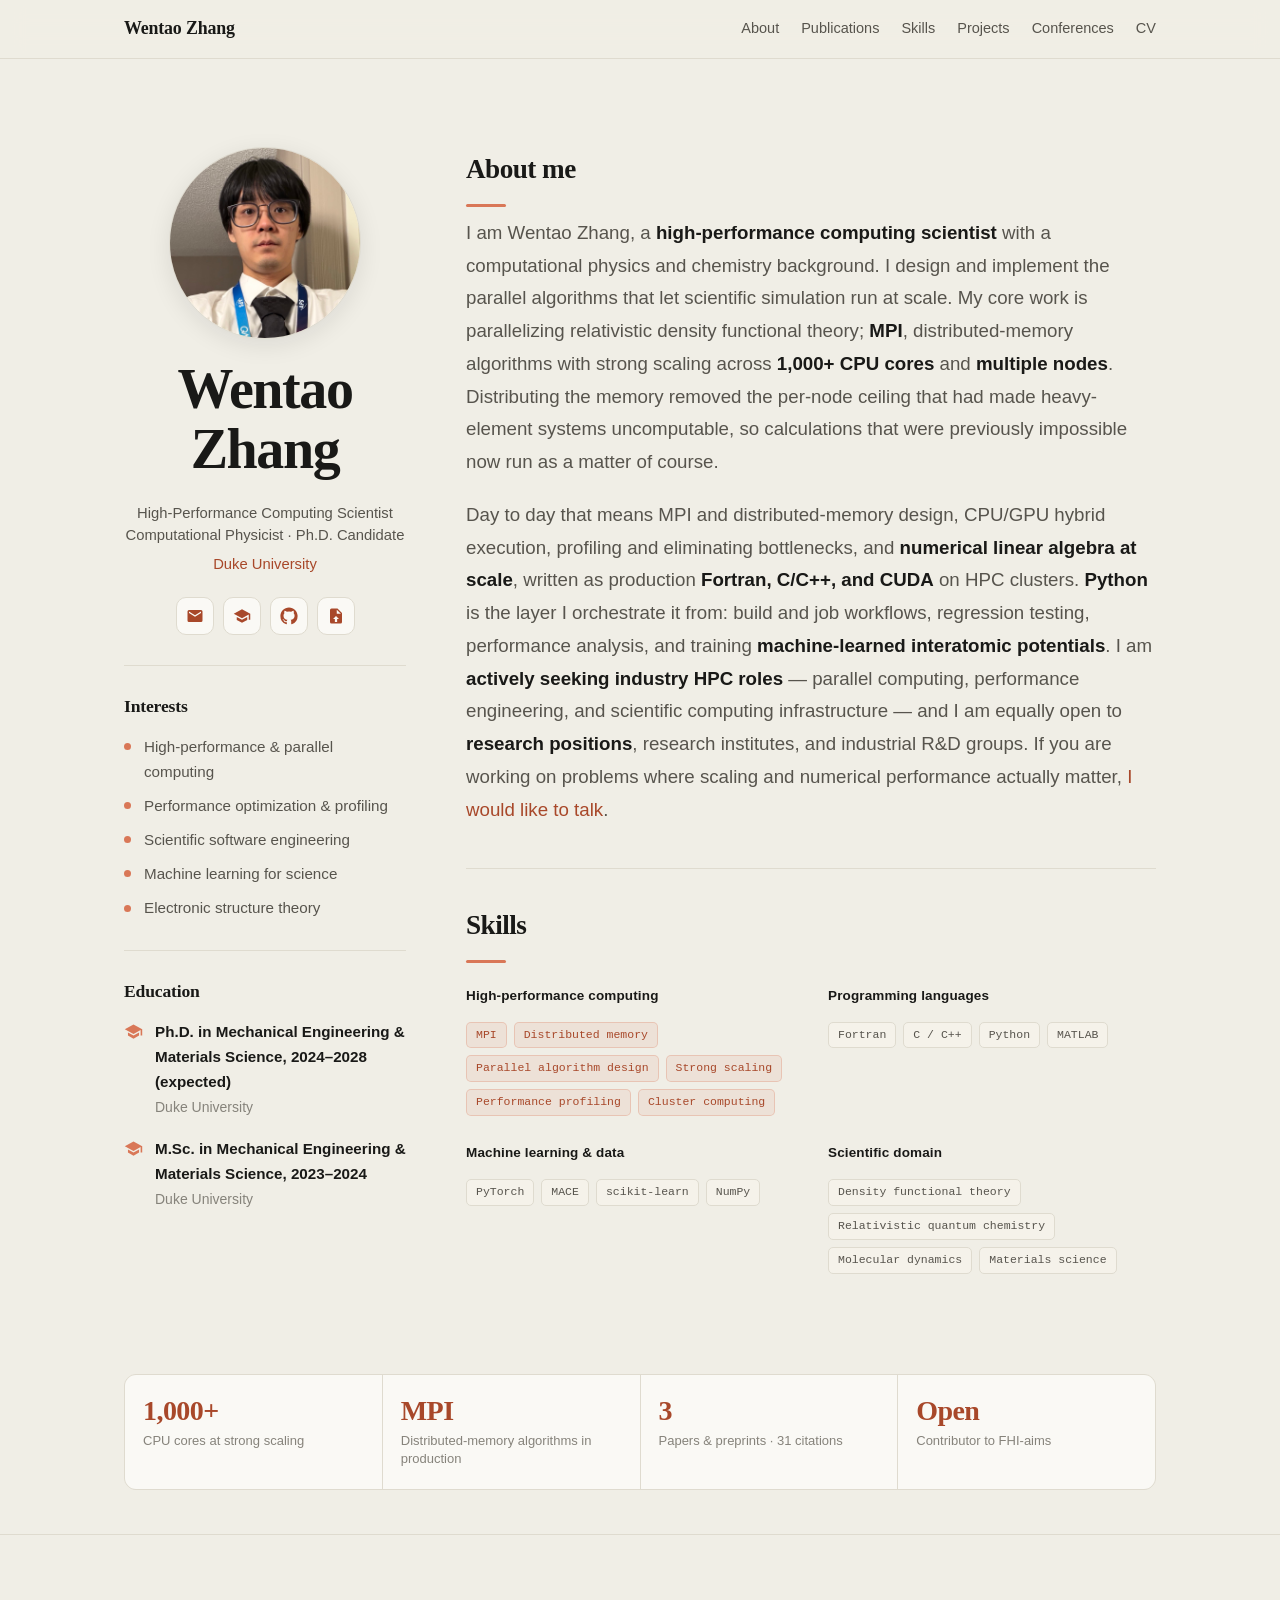
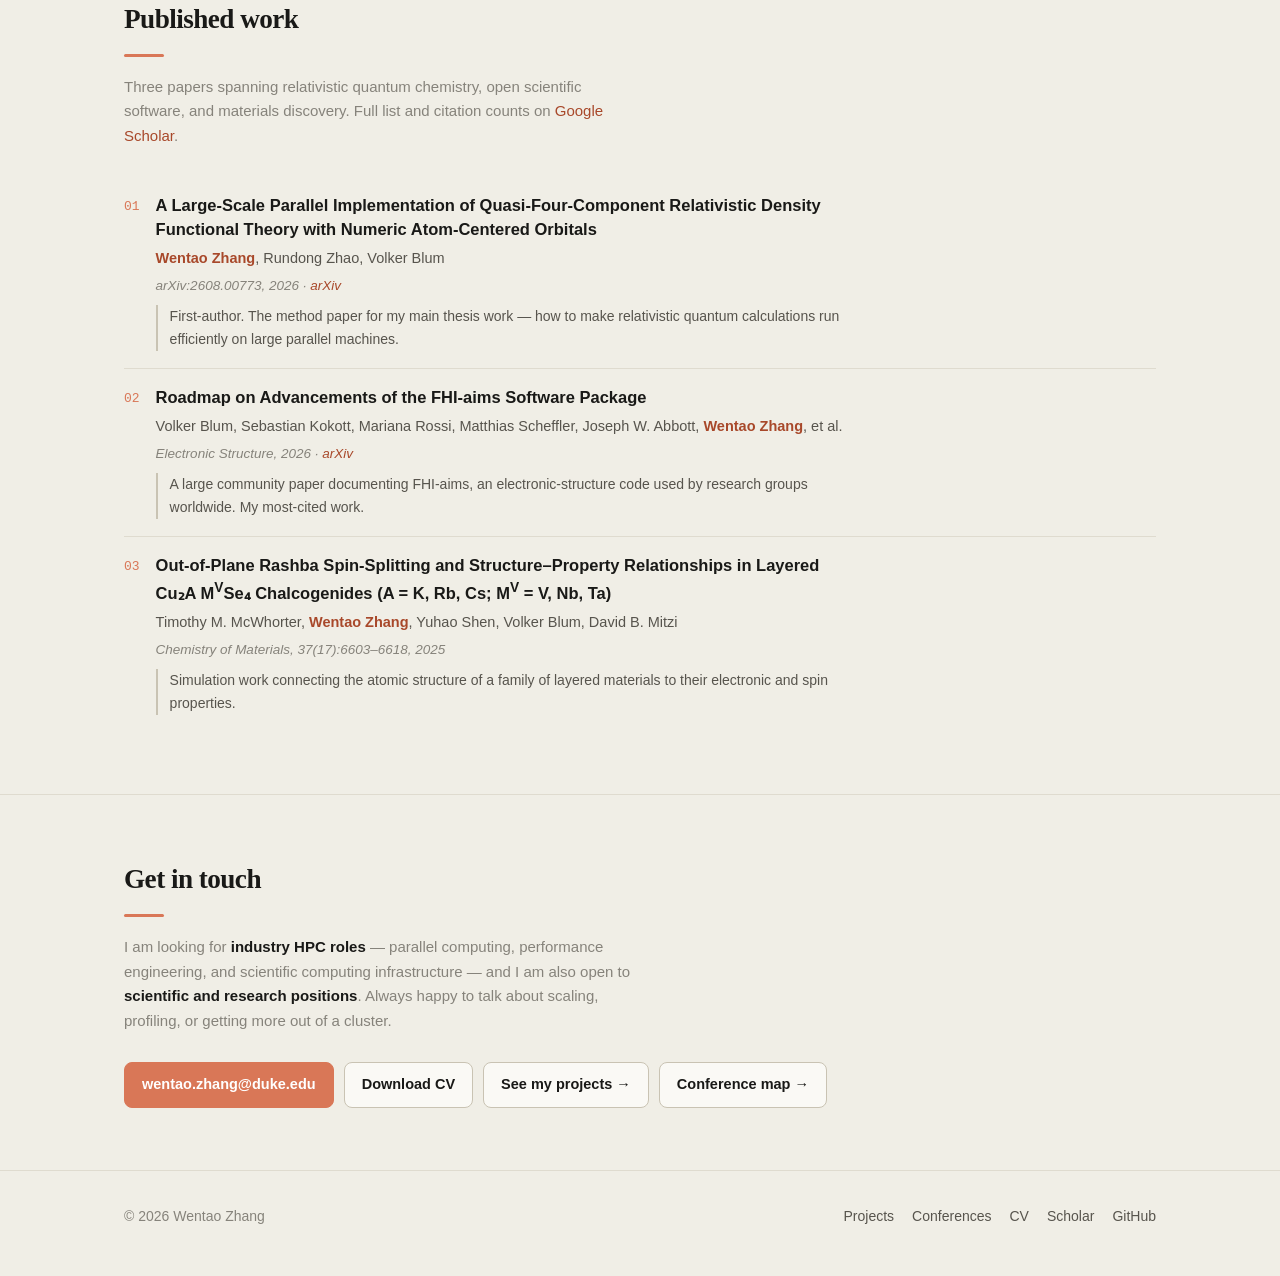
==== index.html @ 1ec4689b "Personal website: profile, publications, projects, conference globe Static site, no build step. - in" ====
<!DOCTYPE html>
<html lang="en">
<head>
<meta charset="utf-8">
<meta name="viewport" content="width=device-width, initial-scale=1">
<title>Wentao Zhang — High-Performance Computing Engineer</title>
<meta name="description" content="Wentao Zhang — HPC engineer and computational physicist at Duke University. MPI parallel algorithms scaling to 1,000+ cores, distributed-memory design, performance optimization, and open-source scientific software. Open to industry HPC and scientific research roles.">

<meta property="og:title" content="Wentao Zhang — High-Performance Computing Engineer">
<meta property="og:description" content="MPI parallel algorithms at 1,000+ core scale, distributed-memory design, and performance optimization in open-source scientific software.">
<meta property="og:type" content="website">

<link rel="stylesheet" href="css/style.css">
<link rel="icon" href="data:image/svg+xml,<svg xmlns='http://www.w3.org/2000/svg' viewBox='0 0 100 100'><text y='.9em' font-size='90'>⚛️</text></svg>">
</head>
<body>

<nav class="nav">
  <div class="nav-inner">
    <a href="index.html" class="nav-brand">Wentao Zhang</a>
    <a href="#about" class="nav-link">About</a>
    <a href="#publications" class="nav-link">Publications</a>
    <a href="#skills" class="nav-link">Skills</a>
    <a href="projects.html" class="nav-link">Projects</a>
    <a href="conferences.html" class="nav-link">Conferences</a>
    <a href="assets/Wentao_Zhang_CV.pdf" class="nav-link">CV</a>
  </div>
</nav>

<main>

  <!-- ============ PROFILE + ABOUT ============ -->
  <header class="hero" id="about" style="padding-bottom:56px;">
    <div class="wrap">
      <div class="profile">

        <!-- ---------- left: photo + identity ---------- -->
        <aside class="profile-side">
          <!-- Drop your photo in as assets/profile.jpg — a square image works
               best, ~600×600 or larger. It swaps in automatically; until then
               the monogram below is shown. -->
          <div class="avatar-wrap" id="avatar">
            <div class="avatar-fallback">WZ</div>
          </div>

          <h1 class="profile-name">Wentao Zhang</h1>
          <p class="profile-role">
            High-Performance Computing Scientist<br>
            Computational Physicist · Ph.D. Candidate
          </p>
          <p class="profile-org"><a href="https://duke.edu">Duke University</a></p>

          <div class="social">
            <a href="mailto:wentao.zhang@duke.edu" title="Email" aria-label="Email">
              <svg viewBox="0 0 24 24" aria-hidden="true"><path d="M20 4H4a2 2 0 0 0-2 2v12a2 2 0 0 0 2 2h16a2 2 0 0 0 2-2V6a2 2 0 0 0-2-2zm0 4-8 5-8-5V6l8 5 8-5v2z"/></svg>
            </a>
            <a href="https://scholar.google.com/citations?user=hNyun7AAAAAJ&amp;hl=en" title="Google Scholar" aria-label="Google Scholar">
              <svg viewBox="0 0 24 24" aria-hidden="true"><path d="M12 3 1 9l11 6 9-4.91V17h2V9L12 3zM5 13.18v4L12 21l7-3.82v-4L12 17l-7-3.82z"/></svg>
            </a>
            <!-- TODO: replace with your real GitHub URL -->
            <a href="https://github.com/code1peter" title="GitHub" aria-label="GitHub">
              <svg viewBox="0 0 24 24" aria-hidden="true"><path d="M12 .5C5.73.5.5 5.73.5 12a11.5 11.5 0 0 0 7.86 10.92c.58.1.79-.25.79-.56v-2c-3.2.7-3.88-1.54-3.88-1.54-.53-1.34-1.29-1.7-1.29-1.7-1.05-.72.08-.7.08-.7 1.16.08 1.77 1.19 1.77 1.19 1.03 1.77 2.7 1.26 3.36.96.1-.75.4-1.26.73-1.55-2.55-.29-5.23-1.28-5.23-5.69 0-1.26.45-2.29 1.19-3.1-.12-.29-.52-1.46.11-3.05 0 0 .97-.31 3.18 1.18a11 11 0 0 1 5.79 0c2.2-1.49 3.17-1.18 3.17-1.18.63 1.59.23 2.76.11 3.05.74.81 1.19 1.84 1.19 3.1 0 4.42-2.69 5.4-5.25 5.68.41.36.78 1.06.78 2.14v3.17c0 .31.21.67.8.56A11.5 11.5 0 0 0 23.5 12C23.5 5.73 18.27.5 12 .5z"/></svg>
            </a>
            <!-- LinkedIn: paste your real profile URL into the href below, then
                 delete the two comment markers around this block to switch it on.
                 It looks like https://www.linkedin.com/in/your-slug
            <a href="PASTE-YOUR-LINKEDIN-URL" title="LinkedIn" aria-label="LinkedIn">
              <svg viewBox="0 0 24 24" aria-hidden="true"><path d="M4.98 3.5a2.5 2.5 0 1 1 0 5 2.5 2.5 0 0 1 0-5zM3 9h4v12H3V9zm7 0h3.8v1.64h.05a4.17 4.17 0 0 1 3.75-2.06c4.01 0 4.75 2.64 4.75 6.07V21h-4v-5.5c0-1.31-.02-3-1.83-3-1.83 0-2.11 1.43-2.11 2.9V21h-4V9z"/></svg>
            </a>
            -->
            <a href="assets/Wentao_Zhang_CV.pdf" title="Download CV" aria-label="Download CV">
              <svg viewBox="0 0 24 24" aria-hidden="true"><path d="M14 2H6a2 2 0 0 0-2 2v16a2 2 0 0 0 2 2h12a2 2 0 0 0 2-2V8l-6-6zm-1 7V3.5L18.5 9H13zM12 12l4 4h-2.5v4h-3v-4H8l4-4z"/></svg>
            </a>
          </div>

          <div class="side-block">
            <h3>Interests</h3>
            <ul class="interest-list">
              <li>High-performance &amp; parallel computing</li>
              <li>Performance optimization &amp; profiling</li>
              <li>Scientific software engineering</li>
              <li>Machine learning for science</li>
              <li>Electronic structure theory</li>
            </ul>
          </div>

          <div class="side-block">
            <h3>Education</h3>

            <div class="edu-item">
              <svg viewBox="0 0 24 24" aria-hidden="true"><path d="M12 3 1 9l11 6 9-4.91V17h2V9L12 3zM5 13.18v4L12 21l7-3.82v-4L12 17l-7-3.82z"/></svg>
              <div>
                <p class="edu-item-degree">
                  Ph.D. in Mechanical Engineering &amp; Materials Science, 2024–2028 (expected)
                </p>
                <p class="edu-item-school">Duke University</p>
              </div>
            </div>

            <div class="edu-item">
              <svg viewBox="0 0 24 24" aria-hidden="true"><path d="M12 3 1 9l11 6 9-4.91V17h2V9L12 3zM5 13.18v4L12 21l7-3.82v-4L12 17l-7-3.82z"/></svg>
              <div>
                <p class="edu-item-degree">
                  M.Sc. in Mechanical Engineering &amp; Materials Science, 2023–2024
                </p>
                <p class="edu-item-school">Duke University</p>
              </div>
            </div>
          </div>
        </aside>

        <!-- ---------- right: about me ---------- -->
        <div class="profile-main">
          <h2 class="sec">About me</h2>

	  <p class="about-lead">
	    I am Wentao Zhang, a <strong>high-performance computing scientist</strong> with a
	    computational physics and chemistry background. I design and implement the parallel
	    algorithms that let scientific simulation run at scale. My core work is parallelizing relativistic density functional theory; <strong>MPI</strong>, distributed-memory algorithms with strong scaling across
	    <strong>1,000+ CPU cores</strong> and <strong>multiple nodes</strong>.
	    Distributing the memory removed the per-node ceiling that had made heavy-element systems uncomputable, so
	    calculations that were previously impossible now run as a matter of course.
	  </p>

	  <p class="about-lead">
	    Day to day that means MPI and distributed-memory design, CPU/GPU
	    hybrid execution, profiling and eliminating bottlenecks, and
	    <strong>numerical linear algebra at scale</strong>, written as production
	    <strong>Fortran, C/C++, and CUDA</strong> on HPC clusters. <strong>Python</strong>
	    is the layer I orchestrate it from: build and job workflows, regression testing,
	    performance analysis, and training
	    <strong>machine-learned interatomic potentials</strong>. I am
	    <strong>actively seeking industry HPC roles</strong> — parallel computing,
	    performance engineering, and scientific computing infrastructure — and I am equally
	    open to <strong>research positions</strong>, research institutes,
	    and industrial R&amp;D groups. If you are working on problems where scaling and
	    numerical performance actually matter,
	    <a href="mailto:wentao.zhang@duke.edu">I would like to talk</a>.
	  </p> 

          <!-- ---------- skills, right column under About ---------- -->
          <div class="skills-block" id="skills">
            <h2 class="sec">Skills</h2>

            <div class="skills-grid">
              <div>
                <h3>High-performance computing</h3>
                <div class="tags">
                  <span class="tag">MPI</span>
                  <span class="tag">Distributed memory</span>
                  <span class="tag">Parallel algorithm design</span>
                  <span class="tag">Strong scaling</span>
                  <span class="tag">Performance profiling</span>
                  <span class="tag">Cluster computing</span>
                </div>
              </div>

              <div>
                <h3>Programming languages</h3>
                <div class="tags">
                  <span class="tag-plain tag">Fortran</span>
                  <span class="tag-plain tag">C / C++</span>
                  <span class="tag-plain tag">Python</span>
                  <span class="tag-plain tag">MATLAB</span>
                </div>
              </div>

              <div>
                <h3>Machine learning &amp; data</h3>
                <div class="tags">
                  <span class="tag-plain tag">PyTorch</span>
                  <span class="tag-plain tag">MACE</span>
                  <span class="tag-plain tag">scikit-learn</span>
                  <span class="tag-plain tag">NumPy</span>
                </div>
              </div>

              <div>
                <h3>Scientific domain</h3>
                <div class="tags">
                  <span class="tag-plain tag">Density functional theory</span>
                  <span class="tag-plain tag">Relativistic quantum chemistry</span>
                  <span class="tag-plain tag">Molecular dynamics</span>
                  <span class="tag-plain tag">Materials science</span>
                </div>
              </div>
            </div>
          </div>

        </div>
      </div>
    </div>
  </header>

  <!-- ============ AT A GLANCE ============ -->
  <section id="glance" style="padding:44px 0;">
    <div class="wrap">
      <div class="metrics" style="margin-top:0;">
        <div class="metric">
          <div class="metric-num">1,000+</div>
          <div class="metric-label">CPU cores at strong scaling</div>
        </div>
        <div class="metric">
          <div class="metric-num">MPI</div>
          <div class="metric-label">Distributed-memory algorithms in production</div>
        </div>
        <div class="metric">
          <div class="metric-num">3</div>
          <div class="metric-label">Papers &amp; preprints · 31 citations</div>
        </div>
        <div class="metric">
          <div class="metric-num">Open</div>
          <div class="metric-label">Contributor to FHI-aims</div>
        </div>
      </div>
    </div>
  </section>

  <!-- ============ PUBLICATIONS ============ -->
  <section id="publications">
    <div class="wrap">
      <h2 class="sec">Published work</h2>
      <p class="sec-note">
        Three papers spanning relativistic quantum chemistry, open scientific software,
        and materials discovery. Full list and citation counts on
        <a href="https://scholar.google.com/citations?user=hNyun7AAAAAJ&amp;hl=en">Google Scholar</a>.
      </p>

      <div class="pub">
        <div class="pub-idx">01</div>
        <div>
          <p class="pub-title">
            A Large-Scale Parallel Implementation of Quasi-Four-Component Relativistic
            Density Functional Theory with Numeric Atom-Centered Orbitals
          </p>
          <p class="pub-authors">
            <span class="me">Wentao Zhang</span>, Rundong Zhao, Volker Blum
          </p>
          <p class="pub-venue">
            arXiv:2608.00773, 2026 ·
            <a href="https://arxiv.org/abs/2608.00773">arXiv</a>
          </p>
          <p class="pub-plain">
            First-author. The method paper for my main thesis work — how to make
            relativistic quantum calculations run efficiently on large parallel machines.
          </p>
        </div>
      </div>

      <div class="pub">
        <div class="pub-idx">02</div>
        <div>
          <p class="pub-title">
            Roadmap on Advancements of the FHI-aims Software Package
          </p>
          <p class="pub-authors">
            Volker Blum, Sebastian Kokott, Mariana Rossi, Matthias Scheffler,
            Joseph W. Abbott, <span class="me">Wentao Zhang</span>, et al.
          </p>
          <p class="pub-venue">
            Electronic Structure, 2026 ·
            <a href="https://arxiv.org/abs/2505.00125">arXiv</a>
          </p>
          <p class="pub-plain">
            A large community paper documenting FHI-aims, an electronic-structure code
            used by research groups worldwide. My most-cited work.
          </p>
        </div>
      </div>

      <div class="pub">
        <div class="pub-idx">03</div>
        <div>
          <p class="pub-title">
            Out-of-Plane Rashba Spin-Splitting and Structure–Property Relationships in
            Layered Cu₂A M<sup>V</sup>Se₄ Chalcogenides (A = K, Rb, Cs; M<sup>V</sup> = V, Nb, Ta)
          </p>
          <p class="pub-authors">
            Timothy M. McWhorter, <span class="me">Wentao Zhang</span>, Yuhao Shen,
            Volker Blum, David B. Mitzi
          </p>
          <p class="pub-venue">Chemistry of Materials, 37(17):6603–6618, 2025</p>
          <p class="pub-plain">
            Simulation work connecting the atomic structure of a family of layered
            materials to their electronic and spin properties.
          </p>
        </div>
      </div>
    </div>
  </section>

  <!-- ============ CONTACT ============ -->
  <section id="contact">
    <div class="wrap">
      <h2 class="sec">Get in touch</h2>
      <p class="sec-note">
        I am looking for <strong>industry HPC roles</strong> — parallel computing,
        performance engineering, and scientific computing infrastructure — and I am also
        open to <strong>scientific and research positions</strong>. Always happy to talk
        about scaling, profiling, or getting more out of a cluster.
      </p>
      <div class="btn-row">
        <a href="mailto:wentao.zhang@duke.edu" class="btn btn-primary">wentao.zhang@duke.edu</a>
        <a href="assets/Wentao_Zhang_CV.pdf" class="btn">Download CV</a>
        <a href="projects.html" class="btn">See my projects →</a>
        <a href="conferences.html" class="btn">Conference map →</a>
      </div>
    </div>
  </section>

</main>

<footer>
  <div class="footer-inner">
    <div>© <span id="year">2026</span> Wentao Zhang</div>
    <div class="footer-links">
      <a href="projects.html">Projects</a>
      <a href="conferences.html">Conferences</a>
      <a href="assets/Wentao_Zhang_CV.pdf">CV</a>
      <a href="https://scholar.google.com/citations?user=hNyun7AAAAAJ&amp;hl=en">Scholar</a>
      <a href="https://github.com/code1peter">GitHub</a>
      <!-- <a href="PASTE-YOUR-LINKEDIN-URL">LinkedIn</a> -->
    </div>
  </div>
</footer>

<script>
  document.getElementById('year').textContent = new Date().getFullYear();

  // Swap the monogram for your photo as soon as assets/profile.jpg exists.
  (function () {
    var img = new Image();
    img.onload = function () {
      var wrap = document.getElementById('avatar');
      img.alt = 'Wentao Zhang';
      wrap.innerHTML = '';
      wrap.appendChild(img);
    };
    img.src = 'assets/profile.jpg';
  })();
</script>

</body>
</html>
---- css/style.css ----
/* ============================================================
   Wentao Zhang — personal site
   Claude-style light theme: warm bone canvas, clay accent.
   Single stylesheet. No build step, no framework.
   ============================================================ */

:root {
  /* warm neutrals */
  --bg:        #F0EEE6;
  --surface:   #FAF9F5;
  --surface-2: #F5F2EA;
  --border:    #DFDBCF;
  --border-hi: #C9C3B3;

  /* ink */
  --text:      #191917;
  --text-mid:  #57544D;
  --text-dim:  #86837B;

  /* clay accent */
  --accent:      #D97757;  /* fills, pins, decoration */
  --accent-text: #A8482A;  /* links & small text — passes AA on bone */
  --accent-deep: #8F3C22;
  --accent-wash: rgba(217, 119, 87, 0.10);
  --accent-line: rgba(217, 119, 87, 0.28);

  --serif: ui-serif, Georgia, Cambria, "Times New Roman", serif;
  --mono: ui-monospace, SFMono-Regular, "SF Mono", Menlo, Consolas, monospace;
  --sans: -apple-system, BlinkMacSystemFont, "Segoe UI", Inter, Roboto,
          "Helvetica Neue", Arial, sans-serif;

  --maxw: 1080px;
  --radius: 12px;
}

*, *::before, *::after { box-sizing: border-box; }

html { scroll-behavior: smooth; }

body {
  margin: 0;
  background: var(--bg);
  color: var(--text);
  font-family: var(--sans);
  font-size: 16.5px;
  line-height: 1.65;
  -webkit-font-smoothing: antialiased;
  text-rendering: optimizeLegibility;
}

@media (prefers-reduced-motion: reduce) {
  html { scroll-behavior: auto; }
  *, *::before, *::after {
    animation-duration: 0.01ms !important;
    transition-duration: 0.01ms !important;
  }
}

a { color: var(--accent-text); text-decoration: none; }
a:hover { color: var(--accent-deep); text-decoration: underline; text-underline-offset: 3px; }

::selection { background: var(--accent-wash); color: var(--text); }

code {
  font-family: var(--mono);
  font-size: 0.88em;
  background: var(--surface-2);
  border: 1px solid var(--border);
  border-radius: 4px;
  padding: 1px 5px;
}

/* ---------- layout ---------- */

.wrap { max-width: var(--maxw); margin: 0 auto; padding: 0 24px; }

section { padding: 62px 0; border-top: 1px solid var(--border); }
section:first-of-type { border-top: none; }

/* ---------- nav ---------- */

.nav {
  position: sticky;
  top: 0;
  z-index: 50;
  background: rgba(240, 238, 230, 0.85);
  backdrop-filter: saturate(180%) blur(12px);
  -webkit-backdrop-filter: saturate(180%) blur(12px);
  border-bottom: 1px solid var(--border);
}
.nav-inner {
  max-width: var(--maxw);
  margin: 0 auto;
  padding: 0 24px;
  height: 58px;
  display: flex;
  align-items: center;
  gap: 22px;
}
.nav-brand {
  font-family: var(--serif);
  font-size: 1.12rem;
  font-weight: 600;
  color: var(--text);
  letter-spacing: -0.01em;
  margin-right: auto;
}
.nav-brand:hover { text-decoration: none; color: var(--accent-text); }
.nav a.nav-link { color: var(--text-mid); font-size: 14.5px; white-space: nowrap; }
.nav a.nav-link:hover { color: var(--text); text-decoration: none; }
.nav a.nav-link.is-active { color: var(--accent-text); font-weight: 550; }

@media (max-width: 620px) {
  .nav-inner { gap: 14px; overflow-x: auto; }
  .nav a.nav-link { font-size: 13.5px; }
}

/* ---------- hero ---------- */

.hero { padding: 88px 0 66px; }

.hero-kicker {
  font-family: var(--mono);
  font-size: 12px;
  letter-spacing: 0.15em;
  text-transform: uppercase;
  color: var(--accent-text);
  margin: 0 0 20px;
}

.hero h1 {
  font-family: var(--serif);
  font-size: clamp(2.4rem, 6.6vw, 3.5rem);
  line-height: 1.08;
  letter-spacing: -0.025em;
  font-weight: 600;
  margin: 0 0 22px;
}

.hero-lede {
  font-size: clamp(1.05rem, 2.4vw, 1.22rem);
  color: var(--text-mid);
  max-width: 62ch;
  margin: 0 0 14px;
}
.hero-lede strong { color: var(--text); font-weight: 600; }

.hero-sub {
  color: var(--text-dim);
  font-size: 15px;
  max-width: 62ch;
  margin: 0 0 32px;
}

/* ---------- buttons ---------- */

.btn-row { display: flex; flex-wrap: wrap; gap: 10px; }

.btn {
  display: inline-flex;
  align-items: center;
  gap: 8px;
  padding: 10px 17px;
  border-radius: 8px;
  border: 1px solid var(--border-hi);
  background: var(--surface);
  color: var(--text);
  font-size: 14.5px;
  font-weight: 550;
  transition: border-color .15s ease, background .15s ease, transform .15s ease;
}
.btn:hover {
  text-decoration: none;
  color: var(--text);
  border-color: var(--accent);
  background: #fff;
  transform: translateY(-1px);
}
.btn-primary {
  background: var(--accent);
  border-color: var(--accent);
  color: #fff;
  font-weight: 600;
}
.btn-primary:hover { background: var(--accent-deep); border-color: var(--accent-deep); color: #fff; }

/* ---------- headings ---------- */

/* Section headings: plain readable words, not tiny mono labels,
   with a short clay rule so sections are easy to find when scanning. */
h2.sec {
  font-family: var(--serif);
  font-size: clamp(1.45rem, 3.2vw, 1.7rem);
  font-weight: 600;
  letter-spacing: -0.02em;
  color: var(--text);
  margin: 0 0 10px;
}
h2.sec::after {
  content: "";
  display: block;
  width: 40px;
  height: 3px;
  background: var(--accent);
  border-radius: 2px;
  margin-top: 12px;
}

/* One-line explanation under a section heading. */
.sec-note {
  color: var(--text-dim);
  font-size: 15px;
  max-width: 62ch;
  margin: 18px 0 28px;
}

/* ============================================================
   Profile header — photo sidebar + About me
   ============================================================ */

.profile {
  display: grid;
  grid-template-columns: 282px 1fr;
  gap: 60px;
  align-items: start;
}

/* Left rail: identity up top (centred), then the quick facts (left-aligned).
   Not sticky — with Interests + Education it can outgrow a short viewport. */
.profile-side { text-align: center; }

.side-block {
  text-align: left;
  margin-top: 30px;
  padding-top: 26px;
  border-top: 1px solid var(--border);
}
.side-block h3 {
  font-family: var(--serif);
  font-size: 1.1rem;
  font-weight: 600;
  margin: 0 0 13px;
}

.avatar-wrap {
  width: 192px;
  height: 192px;
  margin: 0 auto 20px;
  border-radius: 50%;
  overflow: hidden;
  background: var(--surface-2);
  border: 1px solid var(--border);
  box-shadow: 0 6px 24px rgba(25, 25, 23, 0.09);
}
.avatar-wrap img {
  width: 100%;
  height: 100%;
  object-fit: cover;
  display: block;
}

/* shown until assets/profile.jpg exists */
.avatar-fallback {
  width: 100%;
  height: 100%;
  display: flex;
  align-items: center;
  justify-content: center;
  font-family: var(--serif);
  font-size: 3.6rem;
  font-weight: 600;
  color: var(--accent);
  background: linear-gradient(160deg, #FBF6F0 0%, #F3E7DE 100%);
  letter-spacing: 0.02em;
}

.profile-name {
  font-family: var(--serif);
  font-size: 1.72rem;
  font-weight: 600;
  letter-spacing: -0.02em;
  line-height: 1.2;
  margin: 0 0 8px;
  color: var(--text);
}
.profile-role {
  font-size: 14.8px;
  color: var(--text-mid);
  line-height: 1.5;
  margin: 0 0 6px;
}
.profile-org { font-size: 14.8px; margin: 0; }

.social {
  display: flex;
  justify-content: center;
  gap: 9px;
  margin-top: 20px;
}
.social a {
  width: 38px;
  height: 38px;
  border-radius: 10px;
  display: flex;
  align-items: center;
  justify-content: center;
  background: var(--surface);
  border: 1px solid var(--border);
  transition: border-color .15s ease, background .15s ease, transform .15s ease;
}
.social a:hover {
  border-color: var(--accent);
  background: #fff;
  transform: translateY(-2px);
  text-decoration: none;
}
.social svg { width: 18px; height: 18px; fill: var(--accent-text); display: block; }

@media (max-width: 800px) {
  .profile { grid-template-columns: 1fr; gap: 34px; }
  .profile-side { position: static; }
}

/* ---------- skills, in the right column under About ---------- */

.skills-block {
  margin-top: 42px;
  padding-top: 34px;
  border-top: 1px solid var(--border);
}
.skills-grid {
  display: grid;
  grid-template-columns: repeat(auto-fit, minmax(250px, 1fr));
  gap: 26px 34px;
  margin-top: 22px;
}
.skills-grid h3 {
  font-size: 13.5px;
  font-weight: 650;
  letter-spacing: 0.01em;
  margin: 0 0 11px;
  color: var(--text);
}

.interest-list { list-style: none; padding: 0; margin: 0; }
.interest-list li {
  position: relative;
  padding-left: 20px;
  margin-bottom: 9px;
  color: var(--text-mid);
  font-size: 15.2px;
}
.interest-list li::before {
  content: "";
  position: absolute;
  left: 0;
  top: 0.62em;
  width: 7px;
  height: 7px;
  border-radius: 50%;
  background: var(--accent);
}

.edu-item { display: flex; gap: 12px; align-items: flex-start; }
.edu-item + .edu-item { margin-top: 16px; }
.edu-item svg {
  width: 19px;
  height: 19px;
  fill: var(--accent);
  flex-shrink: 0;
  margin-top: 3px;
}
.edu-item-degree { font-weight: 600; margin: 0 0 2px; font-size: 15.2px; }
.edu-item-school { color: var(--text-dim); font-size: 14px; margin: 0; }

/* ---------- about ---------- */

.about-lead {
  font-size: clamp(1.06rem, 2.3vw, 1.17rem);
  line-height: 1.75;
  color: var(--text-mid);
  margin: 0 0 20px;
}
.about-lead strong { color: var(--text); font-weight: 600; }
.about-lead:last-child { margin-bottom: 0; }

.sec-note strong { color: var(--text); font-weight: 600; }

/* plain-English gloss under a publication */
.pub-plain {
  font-size: 14px;
  color: var(--text-mid);
  margin: 8px 0 0;
  padding-left: 12px;
  border-left: 2px solid var(--border-hi);
}

h3 {
  font-size: 1.07rem;
  font-weight: 650;
  letter-spacing: -0.01em;
  margin: 0 0 6px;
  color: var(--text);
}

p { margin: 0 0 14px; }
p:last-child { margin-bottom: 0; }

/* ---------- metric strip ---------- */

.metrics {
  display: grid;
  grid-template-columns: repeat(auto-fit, minmax(150px, 1fr));
  gap: 1px;
  background: var(--border);
  border: 1px solid var(--border);
  border-radius: var(--radius);
  overflow: hidden;
  margin-top: 42px;
}
.metric { background: var(--surface); padding: 20px 18px; }
.metric-num {
  font-family: var(--serif);
  font-size: 1.75rem;
  font-weight: 600;
  color: var(--accent-text);
  line-height: 1.15;
  letter-spacing: -0.02em;
}
.metric-label { font-size: 13px; color: var(--text-dim); margin-top: 5px; line-height: 1.42; }

/* ---------- cards ---------- */

.card {
  background: var(--surface);
  border: 1px solid var(--border);
  border-radius: var(--radius);
  padding: 22px 24px;
  margin-bottom: 16px;
  transition: border-color .18s ease, box-shadow .18s ease;
}
.card:hover {
  border-color: var(--border-hi);
  box-shadow: 0 2px 14px rgba(25, 25, 23, 0.05);
}
.card:last-child { margin-bottom: 0; }

.card-head {
  display: flex;
  justify-content: space-between;
  align-items: baseline;
  gap: 16px;
  flex-wrap: wrap;
  margin-bottom: 10px;
}
.card-meta {
  font-family: var(--mono);
  font-size: 12px;
  color: var(--text-dim);
  white-space: nowrap;
}

.card ul { margin: 10px 0 0; padding-left: 18px; }
.card li { margin-bottom: 7px; color: var(--text-mid); font-size: 15.2px; }
.card li:last-child { margin-bottom: 0; }
.card li::marker { color: var(--accent); }

/* ---------- tags ---------- */

.tags { display: flex; flex-wrap: wrap; gap: 7px; margin-top: 14px; }
.tag {
  font-family: var(--mono);
  font-size: 11.5px;
  padding: 3px 9px;
  border-radius: 5px;
  background: var(--accent-wash);
  border: 1px solid var(--accent-line);
  color: var(--accent-text);
  white-space: nowrap;
}
.tag-plain {
  background: var(--surface-2);
  border-color: var(--border);
  color: var(--text-mid);
}

/* ---------- publications ---------- */

.pub { display: flex; gap: 16px; padding: 17px 0; border-bottom: 1px solid var(--border); }
.pub:last-child { border-bottom: none; }
/* keep line length readable now that the page is 1080px wide */
.pub > div:last-child { max-width: 76ch; }
.pub-idx {
  font-family: var(--mono);
  font-size: 13px;
  color: var(--accent);
  padding-top: 2px;
  flex-shrink: 0;
}
.pub-title { font-weight: 600; margin: 0 0 5px; line-height: 1.45; }
.pub-authors { font-size: 14.5px; color: var(--text-mid); margin: 0 0 4px; }
.pub-authors .me { color: var(--accent-text); font-weight: 650; }
.pub-venue { font-size: 13.5px; color: var(--text-dim); font-style: italic; margin: 0; }

/* ---------- education ---------- */

.edu {
  display: flex;
  justify-content: space-between;
  gap: 16px;
  flex-wrap: wrap;
  padding: 14px 0;
}
.edu-school { font-family: var(--serif); font-size: 1.1rem; font-weight: 600; margin: 0 0 4px; }
.edu-degree { font-size: 14.8px; color: var(--text-mid); margin: 0; }
.edu-date { font-family: var(--mono); font-size: 12.5px; color: var(--text-dim); white-space: nowrap; }

/* ---------- footer ---------- */

footer {
  border-top: 1px solid var(--border);
  padding: 34px 0 48px;
  color: var(--text-dim);
  font-size: 14px;
}
.footer-inner {
  max-width: var(--maxw);
  margin: 0 auto;
  padding: 0 24px;
  display: flex;
  justify-content: space-between;
  gap: 16px;
  flex-wrap: wrap;
}
.footer-links { display: flex; gap: 18px; flex-wrap: wrap; }
.footer-links a { color: var(--text-mid); }
.footer-links a:hover { color: var(--accent-text); }

/* ============================================================
   Globe page
   ============================================================ */

.globe-page { padding: 46px 0 0; }

.globe-stage {
  position: relative;
  width: 100%;
  height: min(600px, 72vh);
  min-height: 400px;
  margin: 28px 0 0;
  border: 1px solid var(--border);
  border-radius: 16px;
  overflow: hidden;
  background:
    radial-gradient(ellipse at 50% 44%, #FBFAF6 0%, var(--surface-2) 55%, #EDE9DE 100%);
  cursor: grab;
}
.globe-stage:active { cursor: grabbing; }
#globe-viz { width: 100%; height: 100%; }

.globe-hint {
  position: absolute;
  left: 14px;
  bottom: 12px;
  font-family: var(--mono);
  font-size: 11.5px;
  color: var(--text-dim);
  background: rgba(250, 249, 245, 0.82);
  padding: 5px 10px;
  border-radius: 6px;
  border: 1px solid var(--border);
  pointer-events: none;
}

.globe-loading {
  position: absolute;
  inset: 0;
  display: flex;
  align-items: center;
  justify-content: center;
  font-family: var(--mono);
  font-size: 13px;
  color: var(--text-dim);
  background: var(--surface-2);
  transition: opacity .5s ease;
}
.globe-loading.hidden { opacity: 0; pointer-events: none; }

/* tooltip rendered by globe.gl */
.globe-tip {
  font-family: var(--sans);
  background: var(--surface);
  border: 1px solid var(--border-hi);
  border-radius: 9px;
  padding: 10px 13px;
  max-width: 270px;
  box-shadow: 0 10px 30px rgba(25, 25, 23, 0.14);
}
.globe-tip .t-name { font-weight: 650; font-size: 14px; color: var(--text); }
.globe-tip .t-city {
  font-size: 12.5px;
  color: var(--accent-text);
  font-family: var(--mono);
  margin-top: 3px;
}
.globe-tip .t-role { font-size: 12.5px; color: var(--text-mid); margin-top: 5px; }

/* conference list below globe */
.conf-list { margin-top: 34px; }

.conf-row {
  display: grid;
  grid-template-columns: 96px 1fr auto;
  gap: 18px;
  align-items: baseline;
  padding: 17px 14px;
  border: 1px solid transparent;
  border-bottom-color: var(--border);
  border-radius: 9px;
  cursor: pointer;
  transition: background .15s ease, border-color .15s ease;
}
.conf-row:hover, .conf-row:focus-visible {
  background: var(--surface);
  border-color: var(--border-hi);
  outline: none;
}
.conf-date { font-family: var(--mono); font-size: 12.5px; color: var(--accent-text); }
.conf-name { font-weight: 600; margin: 0 0 3px; }
.conf-role { font-size: 14px; color: var(--text-mid); margin: 0; }
.conf-city { font-family: var(--mono); font-size: 12.5px; color: var(--text-dim); white-space: nowrap; }

@media (max-width: 620px) {
  .conf-row { grid-template-columns: 1fr; gap: 5px; }
  .conf-city { text-align: left; }
}

/* callout */
.note {
  border-left: 3px solid var(--accent);
  background: var(--accent-wash);
  padding: 14px 18px;
  border-radius: 0 9px 9px 0;
  font-size: 14.5px;
  color: var(--text-mid);
  margin: 26px 0 0;
}
.note strong { color: var(--text); }
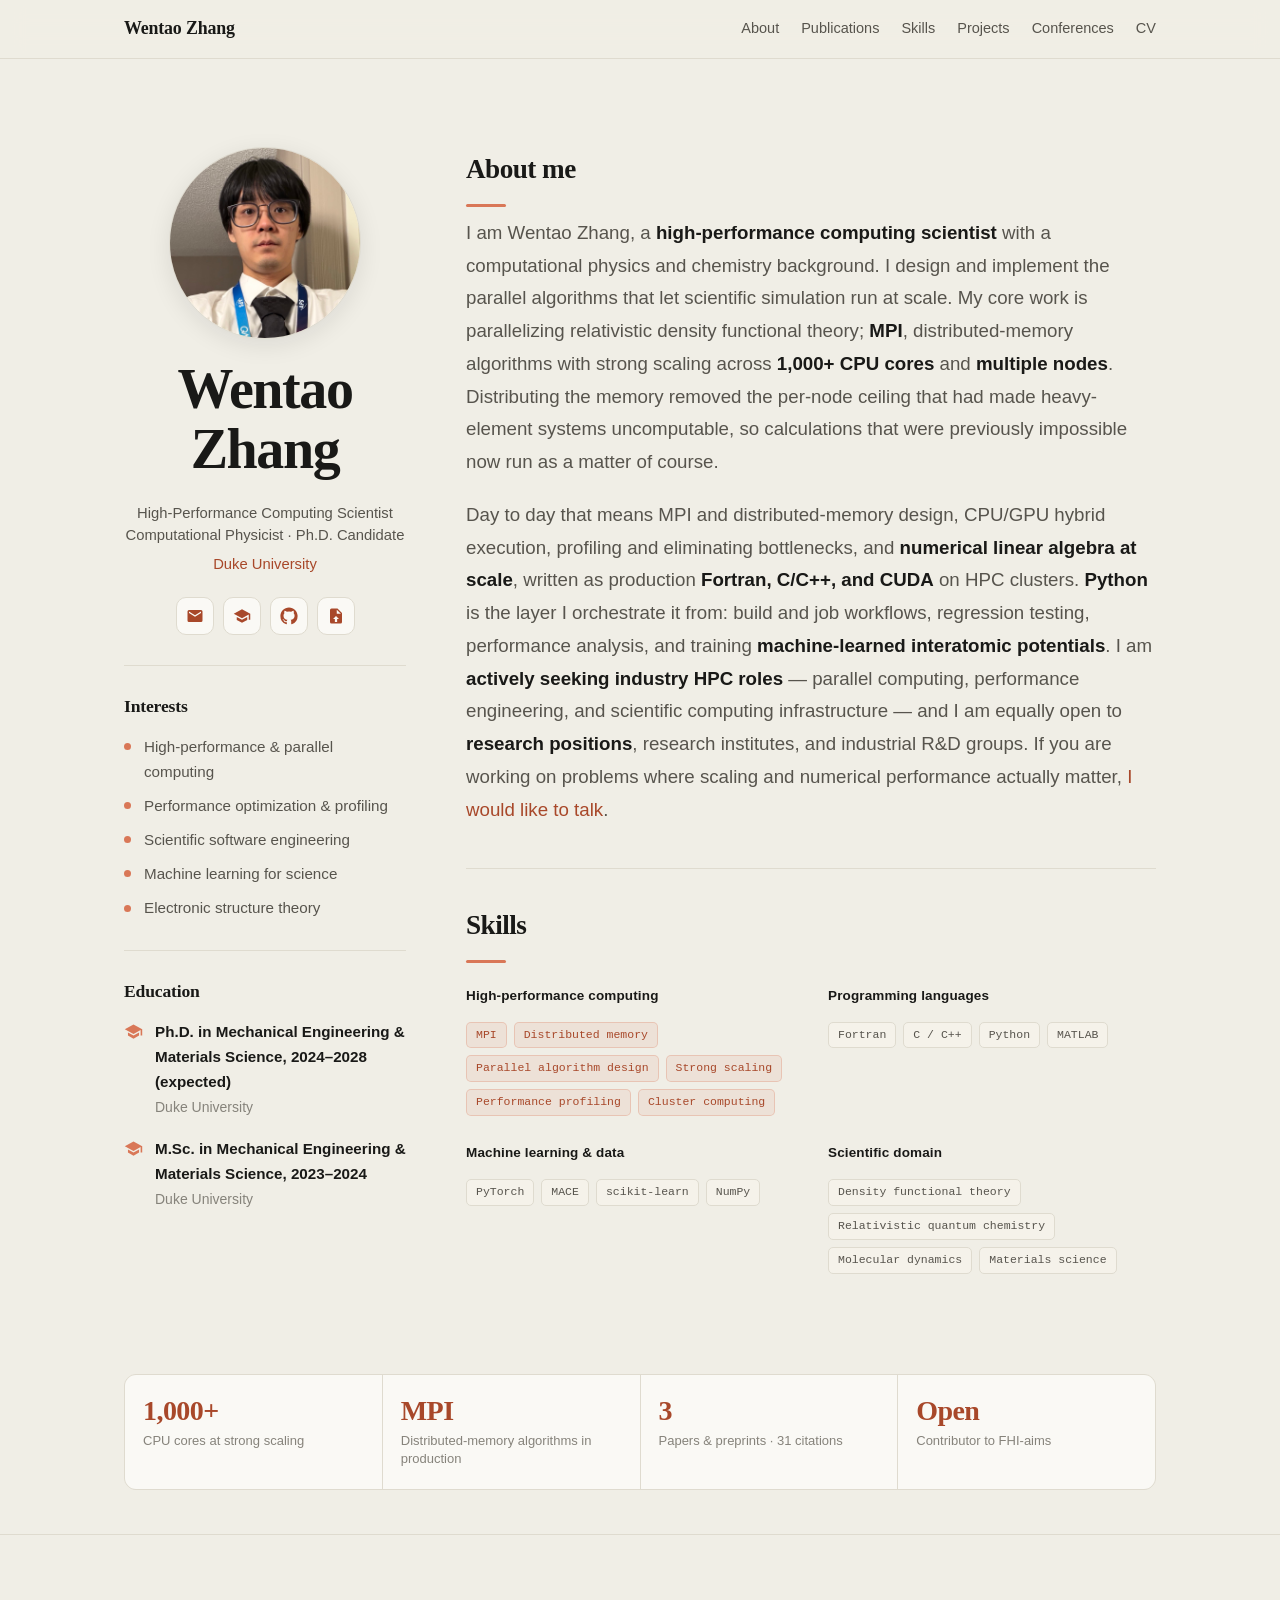
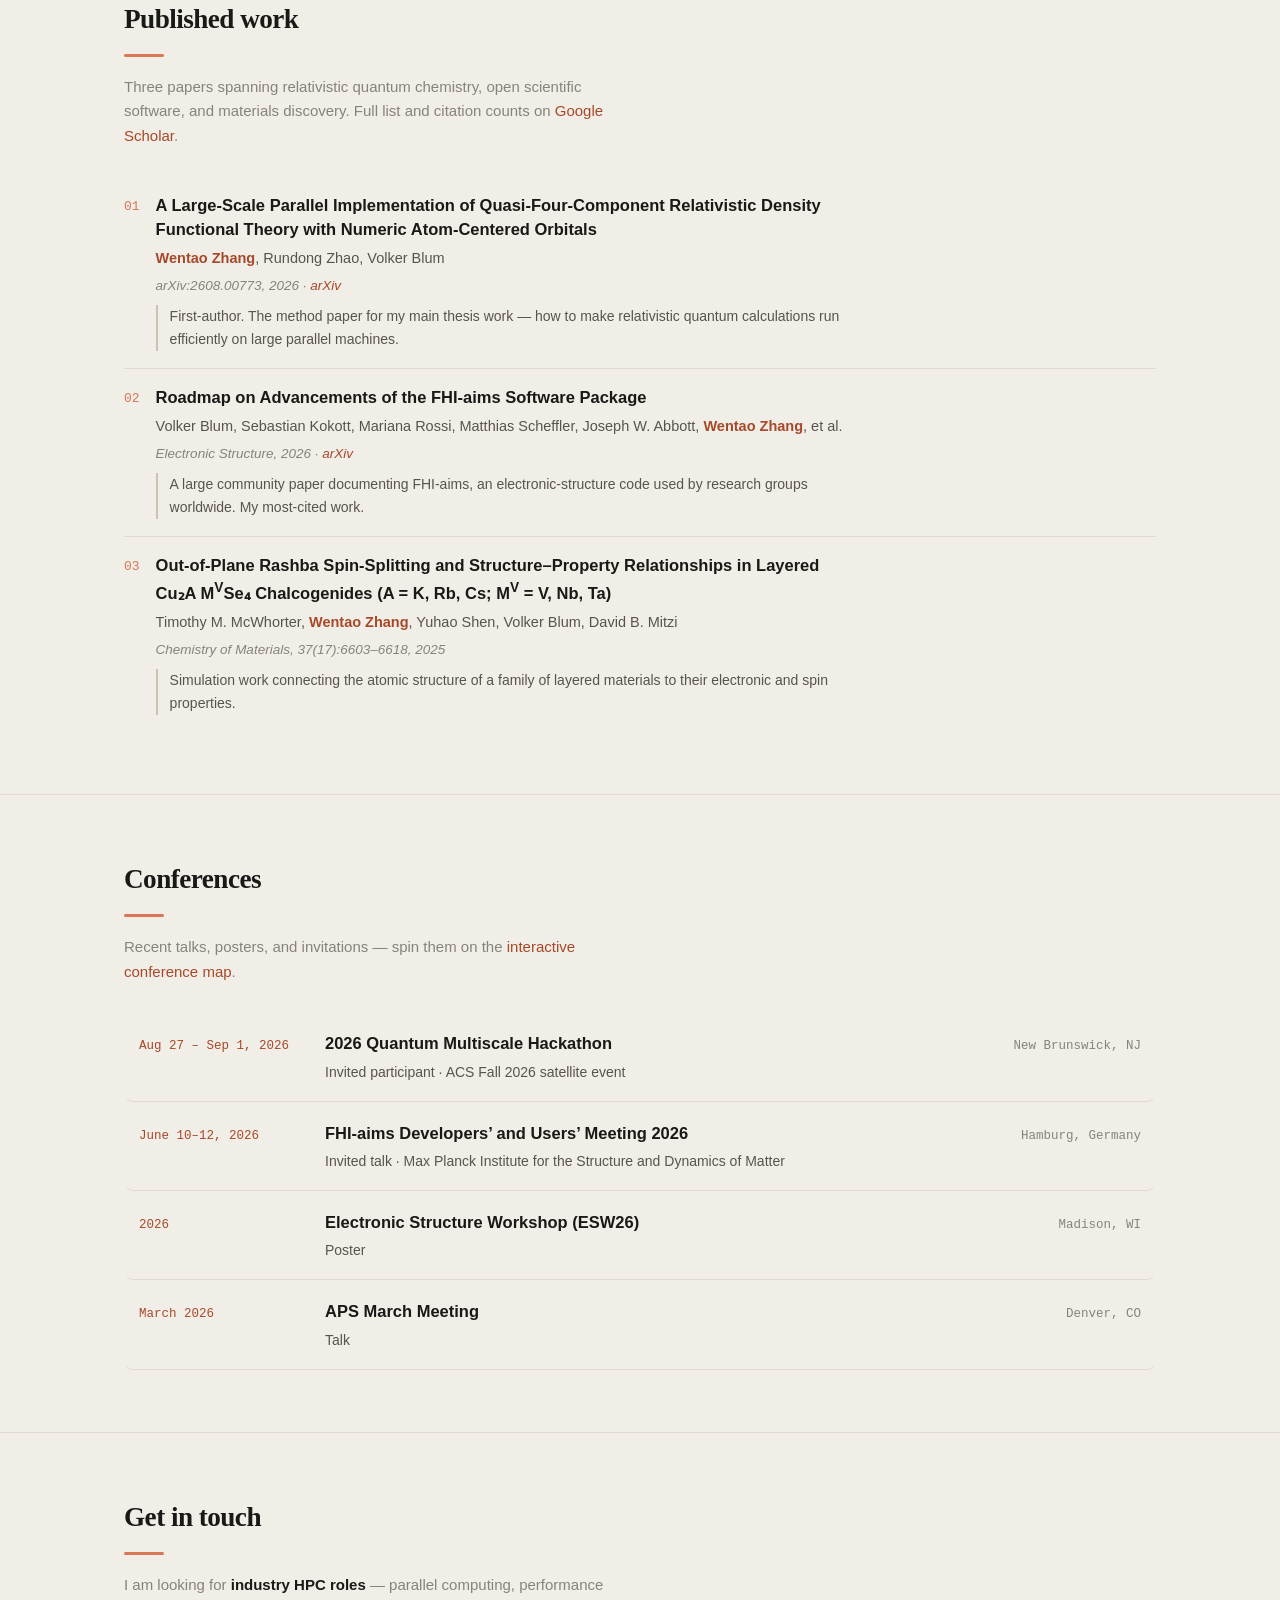
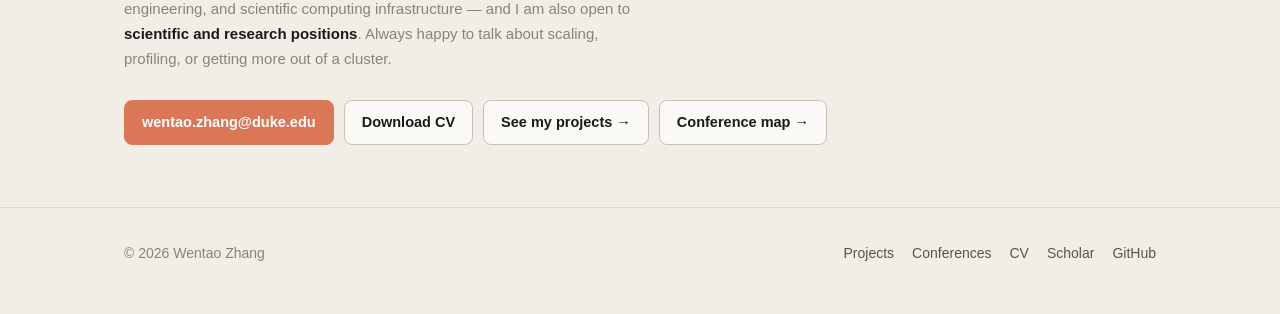
==== commit ff72385a: "Add a short conferences section to the home page Four entries as static markup, linking out to the g" ====
--- a/index.html
+++ b/index.html
@@ -9,6 +9,54 @@
 <meta property="og:title" content="Wentao Zhang — High-Performance Computing Engineer">
 <meta property="og:description" content="MPI parallel algorithms at 1,000+ core scale, distributed-memory design, and performance optimization in open-source scientific software.">
 <meta property="og:type" content="website">
+<meta property="og:url" content="https://code1peter.github.io/wentaozhang.github.io/">
+<meta property="og:image" content="https://code1peter.github.io/wentaozhang.github.io/assets/profile.jpg">
+<meta name="twitter:card" content="summary">
+
+<!-- Canonical URL. If you rename the repo, update this here and in
+     projects.html, conferences.html, sitemap.xml and robots.txt. -->
+<link rel="canonical" href="https://code1peter.github.io/wentaozhang.github.io/">
+
+<!-- Structured data: tells Google that this page, the Google Scholar
+     profile, and the GitHub account are all the same person. This is what
+     links your site to your Scholar identity in search results. -->
+<script type="application/ld+json">
+{
+  "@context": "https://schema.org",
+  "@type": "Person",
+  "name": "Wentao Zhang",
+  "givenName": "Wentao",
+  "familyName": "Zhang",
+  "url": "https://code1peter.github.io/wentaozhang.github.io/",
+  "image": "https://code1peter.github.io/wentaozhang.github.io/assets/profile.jpg",
+  "email": "mailto:wentao.zhang@duke.edu",
+  "jobTitle": "High-Performance Computing Scientist",
+  "description": "Computational physicist and HPC engineer working on relativistic density functional theory, MPI parallel algorithms, and machine-learned interatomic potentials.",
+  "affiliation": {
+    "@type": "CollegeOrUniversity",
+    "name": "Duke University",
+    "url": "https://duke.edu"
+  },
+  "alumniOf": {
+    "@type": "CollegeOrUniversity",
+    "name": "Duke University",
+    "url": "https://duke.edu"
+  },
+  "knowsAbout": [
+    "High-performance computing",
+    "Parallel computing",
+    "MPI",
+    "Density functional theory",
+    "Relativistic quantum chemistry",
+    "Machine-learned interatomic potentials",
+    "Scientific software engineering"
+  ],
+  "sameAs": [
+    "https://scholar.google.com/citations?user=hNyun7AAAAAJ&hl=en",
+    "https://github.com/code1peter"
+  ]
+}
+</script>
 
 <link rel="stylesheet" href="css/style.css">
 <link rel="icon" href="data:image/svg+xml,<svg xmlns='http://www.w3.org/2000/svg' viewBox='0 0 100 100'><text y='.9em' font-size='90'>⚛️</text></svg>">
@@ -289,6 +337,54 @@
     </div>
   </section>
 
+  <!-- ============ CONFERENCES ============ -->
+  <section id="conferences">
+    <div class="wrap">
+      <h2 class="sec">Conferences</h2>
+      <p class="sec-note">
+        Recent talks, posters, and invitations &mdash; spin them on the
+        <a href="conferences.html">interactive conference map</a>.
+      </p>
+
+      <!-- Kept in sync by hand with data/conferences.js, which drives the globe
+           page. Adding a conference there means adding it here too. -->
+      <div class="conf-list is-static" style="margin-top:0;">
+        <div class="conf-row">
+          <div class="conf-date"><time datetime="2026-08-27">Aug 27 – Sep 1, 2026</time></div>
+          <div>
+            <p class="conf-name">2026 Quantum Multiscale Hackathon</p>
+            <p class="conf-role">Invited participant · ACS Fall 2026 satellite event</p>
+          </div>
+          <div class="conf-city">New Brunswick, NJ</div>
+        </div>
+        <div class="conf-row">
+          <div class="conf-date"><time datetime="2026-06-10">June 10–12, 2026</time></div>
+          <div>
+            <p class="conf-name">FHI-aims Developers&rsquo; and Users&rsquo; Meeting 2026</p>
+            <p class="conf-role">Invited talk · Max Planck Institute for the Structure and Dynamics of Matter</p>
+          </div>
+          <div class="conf-city">Hamburg, Germany</div>
+        </div>
+        <div class="conf-row">
+          <div class="conf-date"><time datetime="2026">2026</time></div>
+          <div>
+            <p class="conf-name">Electronic Structure Workshop (ESW26)</p>
+            <p class="conf-role">Poster</p>
+          </div>
+          <div class="conf-city">Madison, WI</div>
+        </div>
+        <div class="conf-row">
+          <div class="conf-date"><time datetime="2026-03">March 2026</time></div>
+          <div>
+            <p class="conf-name">APS March Meeting</p>
+            <p class="conf-role">Talk</p>
+          </div>
+          <div class="conf-city">Denver, CO</div>
+        </div>
+      </div>
+    </div>
+  </section>
+
   <!-- ============ CONTACT ============ -->
   <section id="contact">
     <div class="wrap">
--- a/css/style.css
+++ b/css/style.css
@@ -610,7 +610,7 @@
 
 .conf-row {
   display: grid;
-  grid-template-columns: 96px 1fr auto;
+  grid-template-columns: 168px 1fr auto;
   gap: 18px;
   align-items: baseline;
   padding: 17px 14px;
@@ -629,6 +629,14 @@
 .conf-name { font-weight: 600; margin: 0 0 3px; }
 .conf-role { font-size: 14px; color: var(--text-mid); margin: 0; }
 .conf-city { font-family: var(--mono); font-size: 12.5px; color: var(--text-dim); white-space: nowrap; }
+
+/* Static list on the home page: no click-to-fly, so no button affordance. */
+.conf-list.is-static .conf-row { cursor: default; }
+.conf-list.is-static .conf-row:hover {
+  background: none;
+  border-color: transparent;
+  border-bottom-color: var(--border);
+}
 
 @media (max-width: 620px) {
   .conf-row { grid-template-columns: 1fr; gap: 5px; }
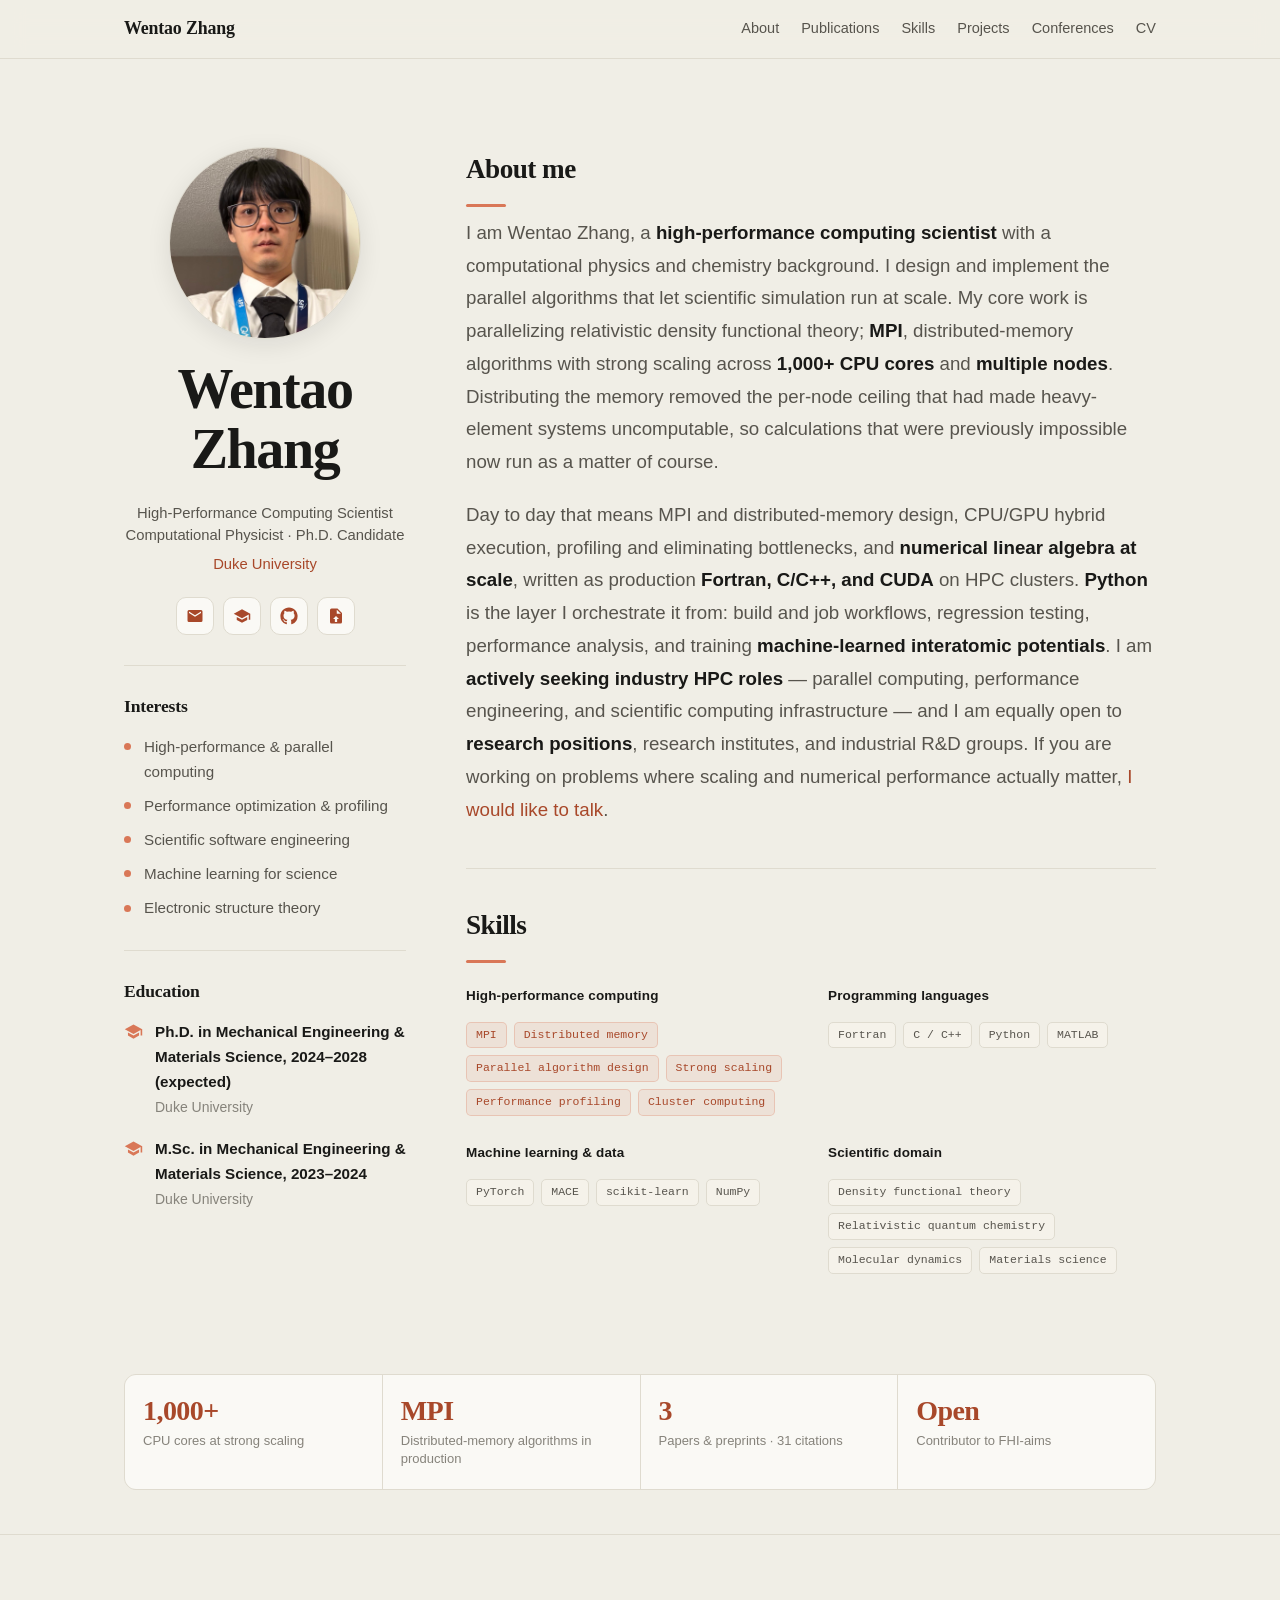
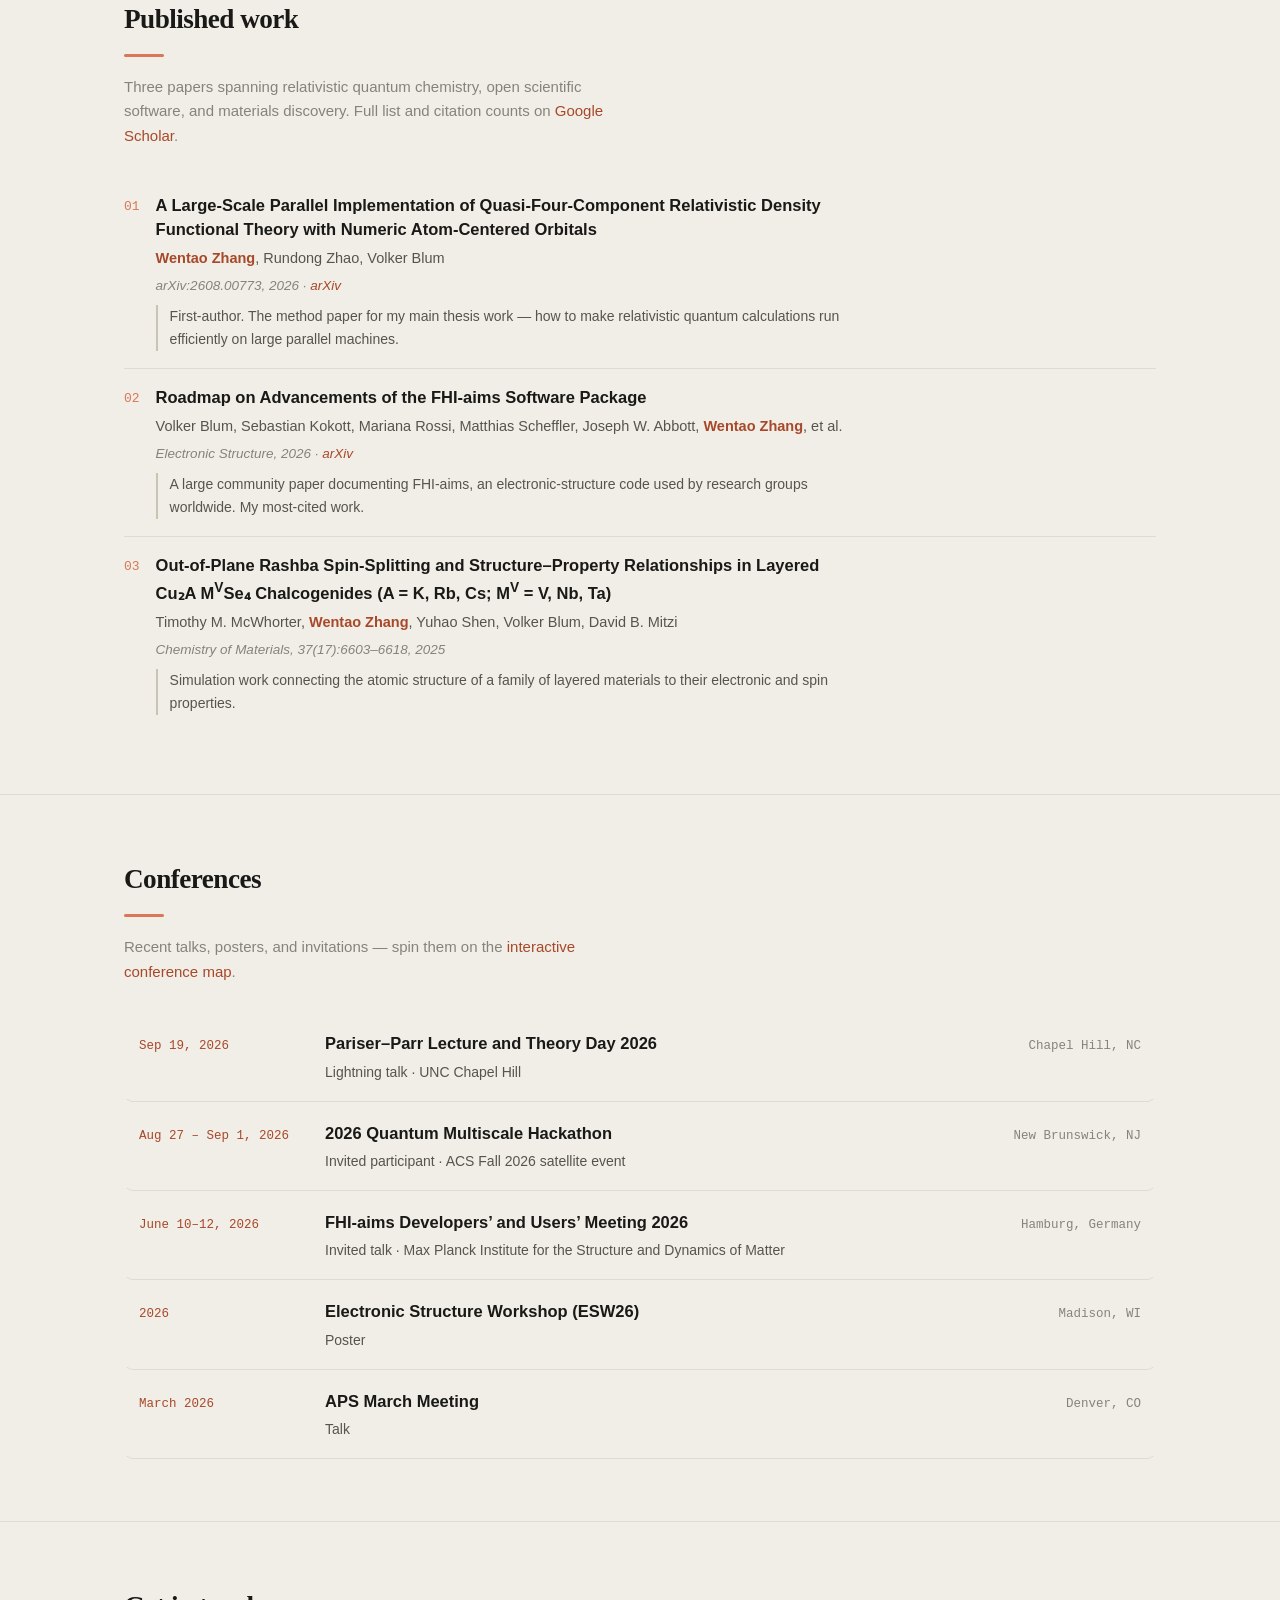
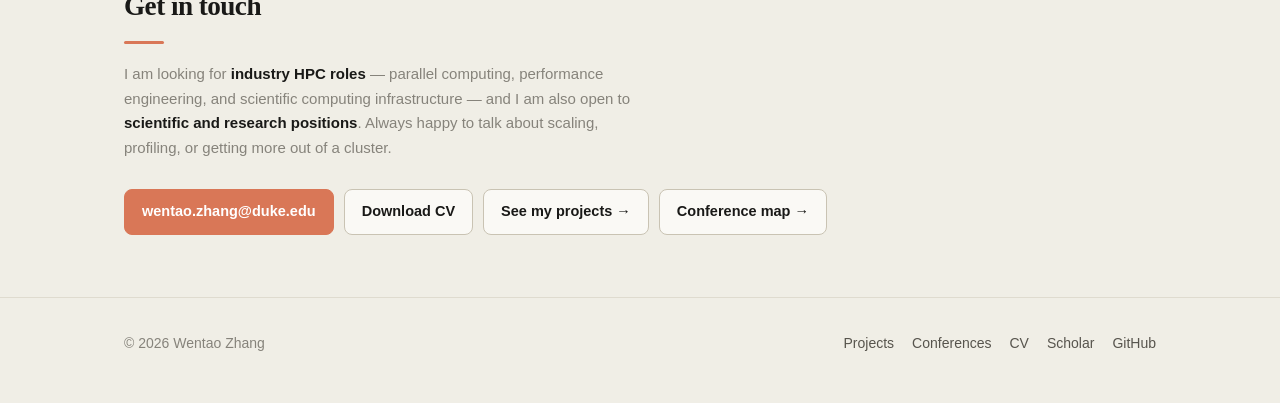
==== commit 5ebdc225: "Add Pariser–Parr 2026 lightning talk to conferences Co-Authored-By: Claude Opus 5.5 <noreply@anthrop" ====
--- a/index.html
+++ b/index.html
@@ -350,6 +350,14 @@
            page. Adding a conference there means adding it here too. -->
       <div class="conf-list is-static" style="margin-top:0;">
         <div class="conf-row">
+          <div class="conf-date"><time datetime="2026-09-19">Sep 19, 2026</time></div>
+          <div>
+            <p class="conf-name">Pariser&ndash;Parr Lecture and Theory Day 2026</p>
+            <p class="conf-role">Lightning talk · UNC Chapel Hill</p>
+          </div>
+          <div class="conf-city">Chapel Hill, NC</div>
+        </div>
+        <div class="conf-row">
           <div class="conf-date"><time datetime="2026-08-27">Aug 27 – Sep 1, 2026</time></div>
           <div>
             <p class="conf-name">2026 Quantum Multiscale Hackathon</p>
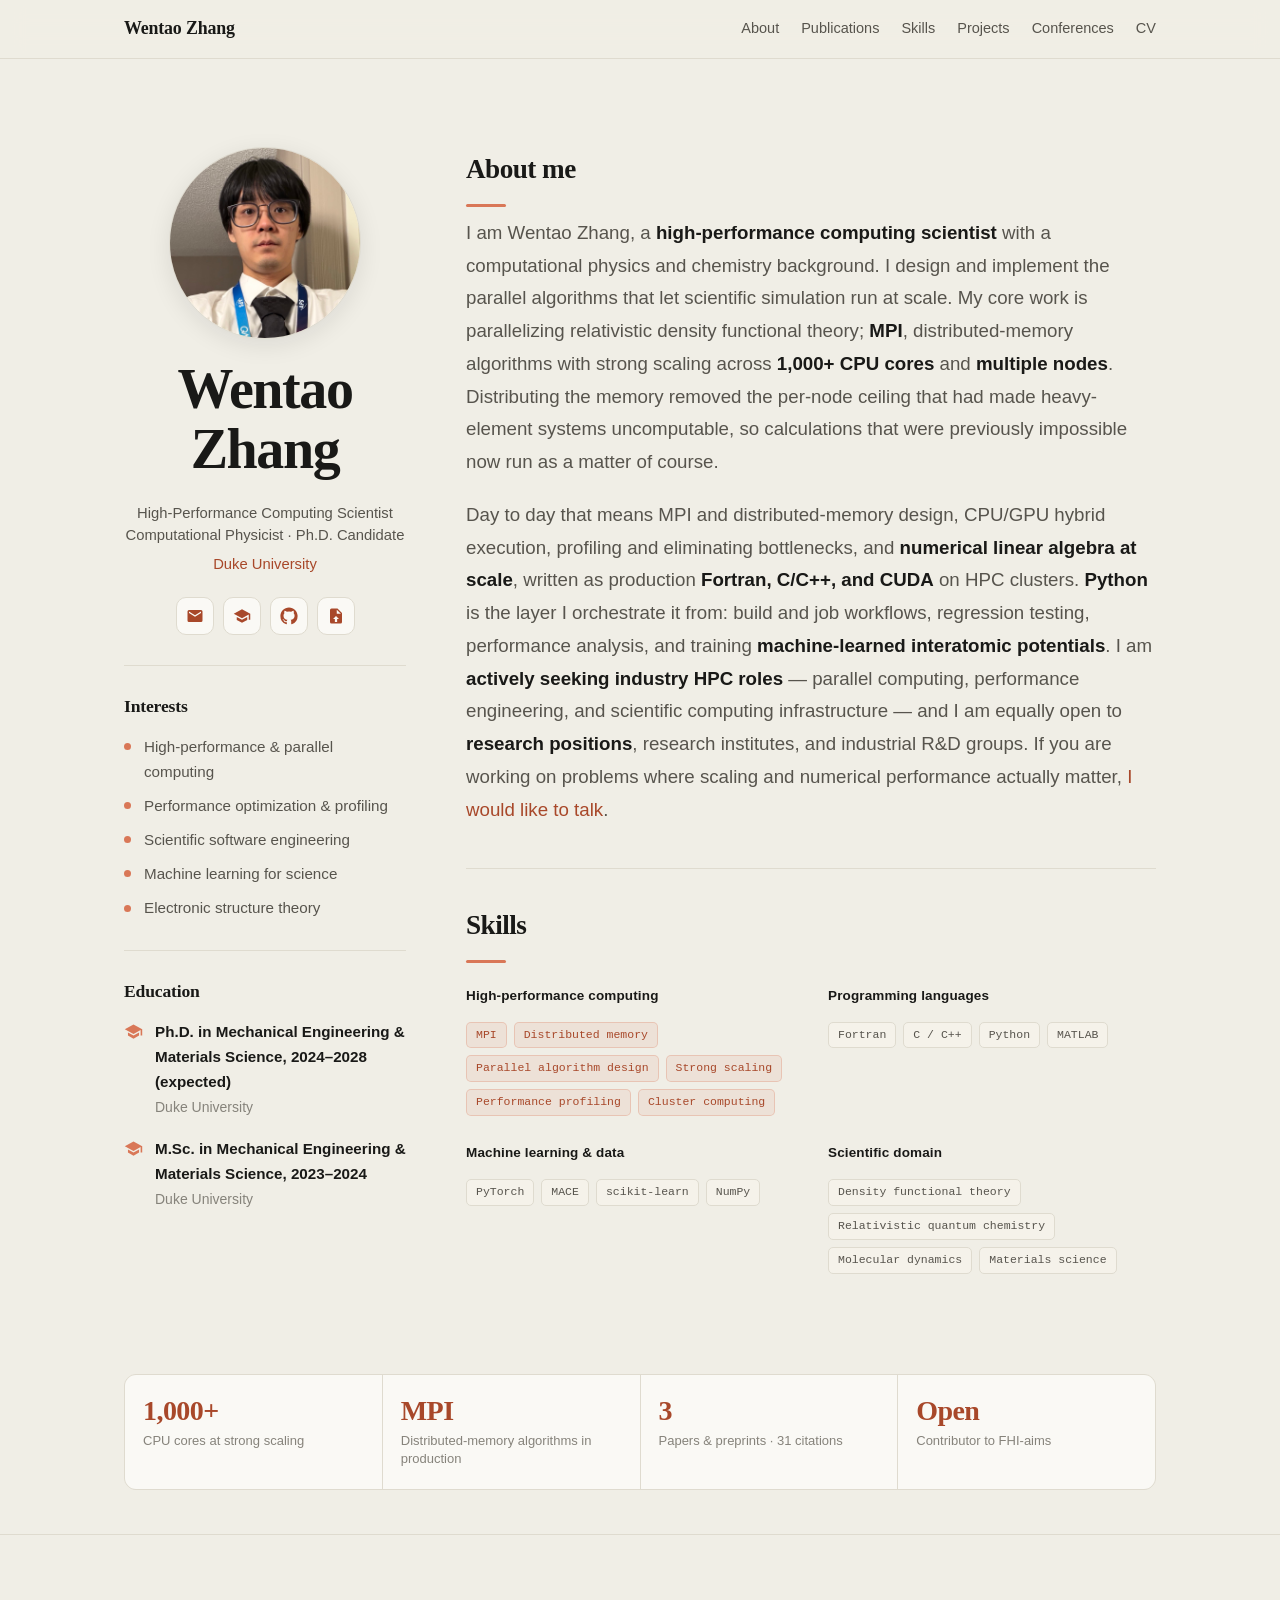
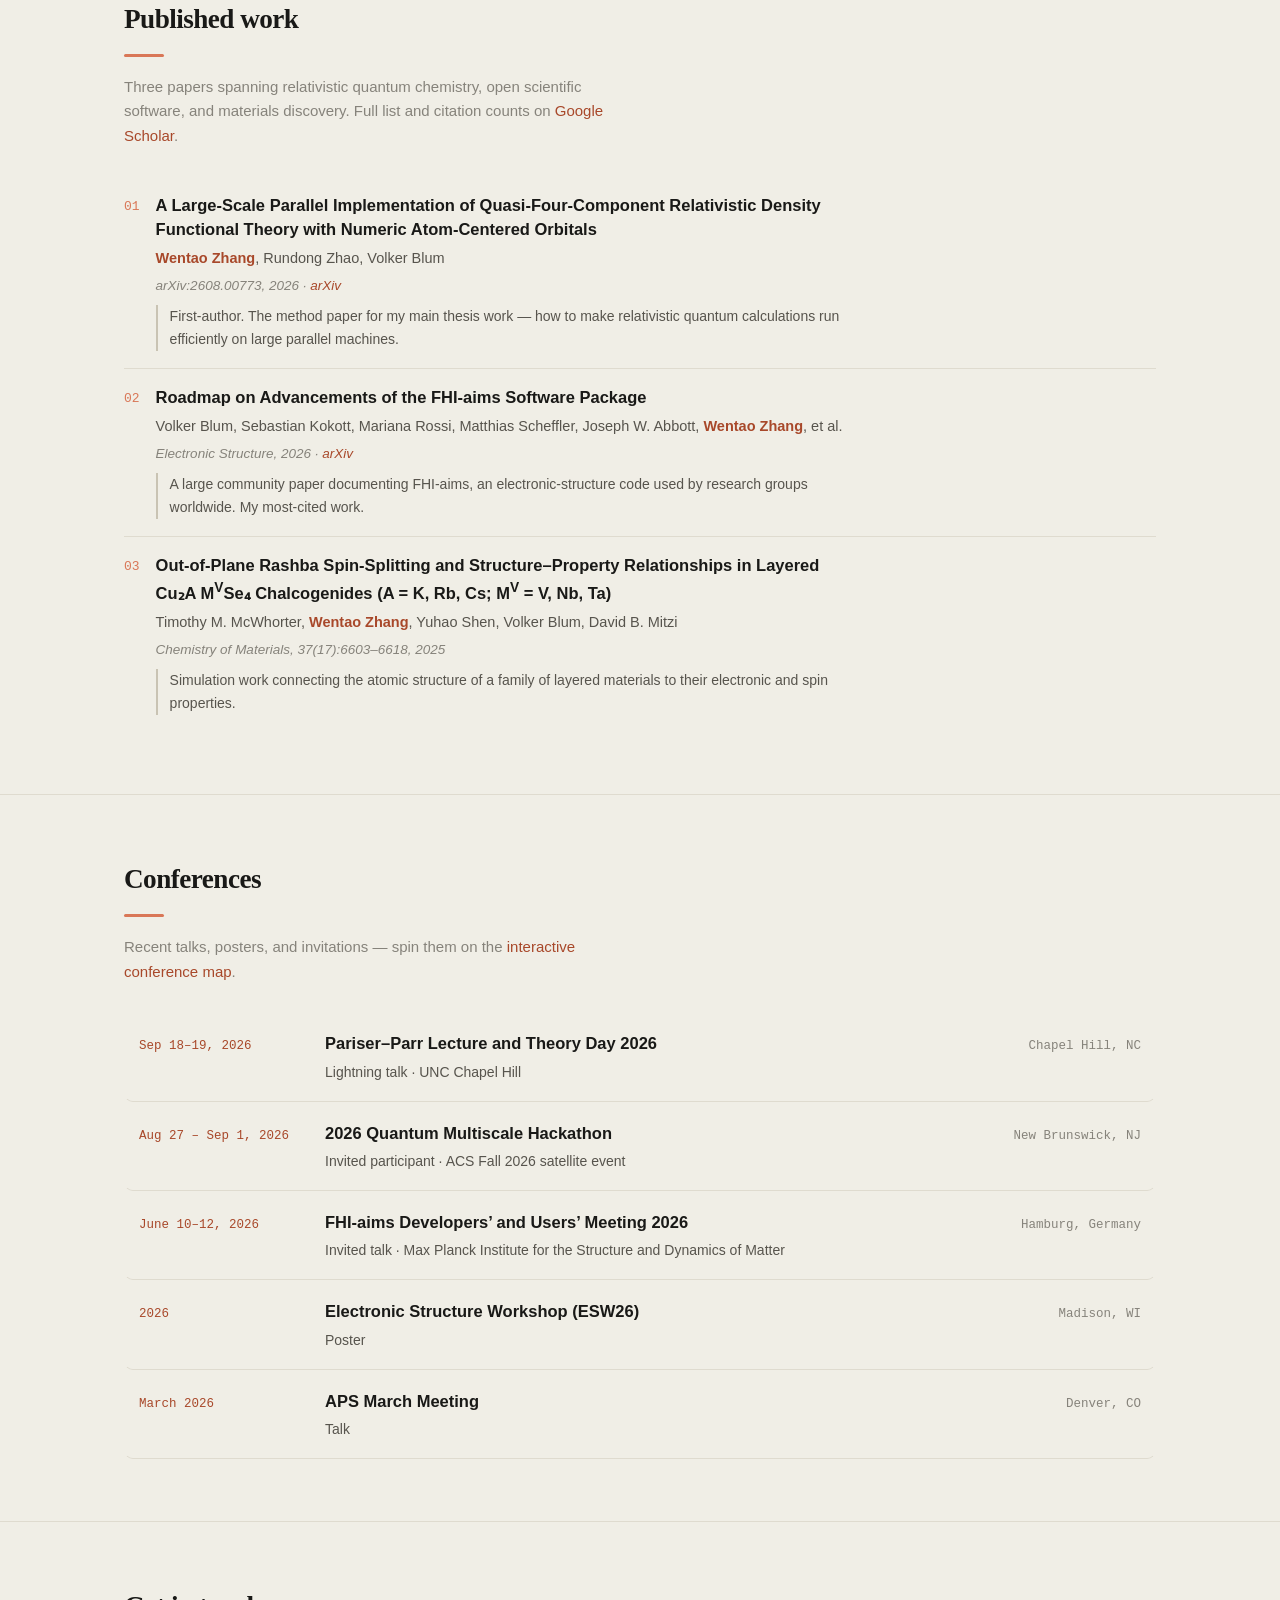
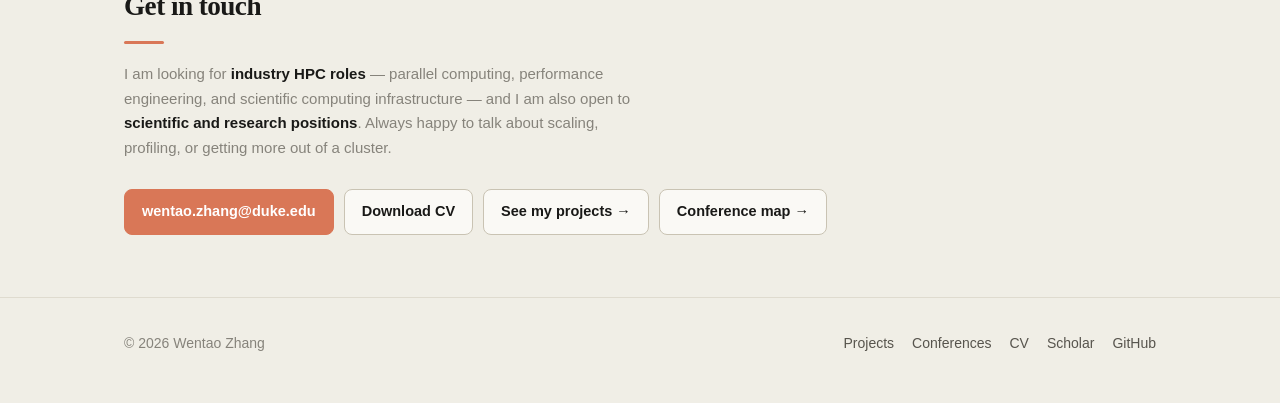
==== commit e0da4825: "Show Pariser–Parr 2026 as the two-day Sep 18–19 event Co-Authored-By: Claude Opus 5.5 <noreply@anthr" ====
--- a/index.html
+++ b/index.html
@@ -350,7 +350,7 @@
            page. Adding a conference there means adding it here too. -->
       <div class="conf-list is-static" style="margin-top:0;">
         <div class="conf-row">
-          <div class="conf-date"><time datetime="2026-09-19">Sep 19, 2026</time></div>
+          <div class="conf-date"><time datetime="2026-09-18">Sep 18–19, 2026</time></div>
           <div>
             <p class="conf-name">Pariser&ndash;Parr Lecture and Theory Day 2026</p>
             <p class="conf-role">Lightning talk · UNC Chapel Hill</p>
